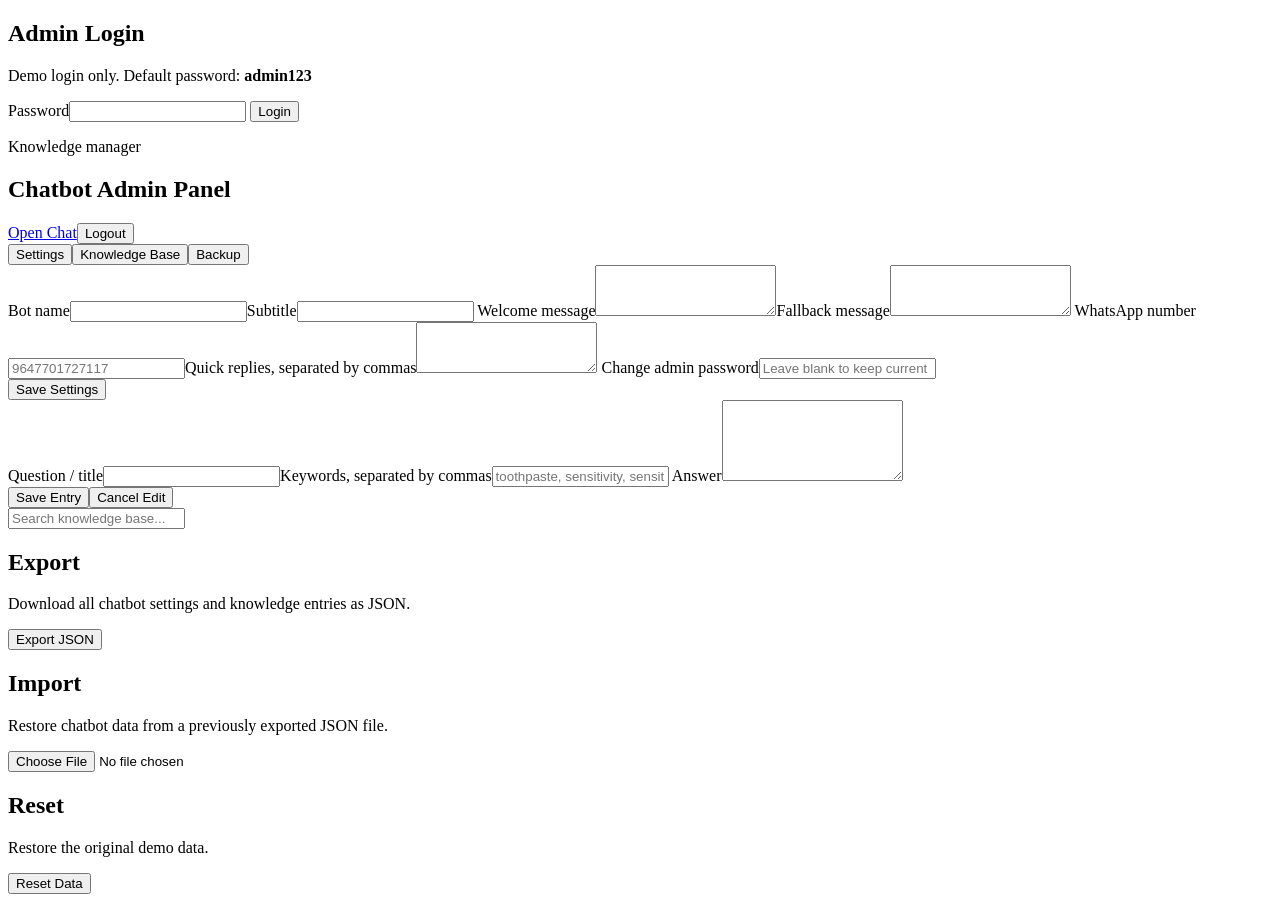
==== admin.html @ d8b788c1 "Add chatbot admin panel" ====
<!DOCTYPE html>
<html lang="en">
<head>
  <meta charset="UTF-8" />
  <meta name="viewport" content="width=device-width, initial-scale=1.0" />
  <title>Chatbot Admin Panel</title>
  <link rel="stylesheet" href="style.css" />
</head>
<body>
  <main class="admin-shell">
    <section id="loginPanel" class="admin-card narrow">
      <h1>Admin Login</h1>
      <p class="muted">Demo login only. Default password: <strong>admin123</strong></p>
      <form id="loginForm" class="stack">
        <label>Password<input id="adminPassword" type="password" required /></label>
        <button type="submit">Login</button>
        <p id="loginError" class="error-text"></p>
      </form>
    </section>
    <section id="adminPanel" class="admin-card hidden">
      <div class="admin-topbar"><div><p class="eyebrow">Knowledge manager</p><h1>Chatbot Admin Panel</h1></div><div class="button-row"><a class="button secondary" href="index.html">Open Chat</a><button id="logoutBtn" class="secondary" type="button">Logout</button></div></div>
      <nav class="tabs"><button class="tab active" data-tab="settingsTab">Settings</button><button class="tab" data-tab="knowledgeTab">Knowledge Base</button><button class="tab" data-tab="dataTab">Backup</button></nav>
      <section id="settingsTab" class="tab-panel active"><form id="settingsForm" class="form-grid">
        <label>Bot name<input id="settingBotName" type="text" required /></label><label>Subtitle<input id="settingSubtitle" type="text" /></label>
        <label class="full">Welcome message<textarea id="settingWelcome" rows="3"></textarea></label><label class="full">Fallback message<textarea id="settingFallback" rows="3"></textarea></label>
        <label class="full">WhatsApp number<input id="settingWhatsapp" type="text" placeholder="9647701727117" /></label><label class="full">Quick replies, separated by commas<textarea id="settingQuickReplies" rows="3"></textarea></label>
        <label>Change admin password<input id="settingPassword" type="password" placeholder="Leave blank to keep current" /></label><div class="full"><button type="submit">Save Settings</button><span id="settingsSaved" class="success-text"></span></div>
      </form></section>
      <section id="knowledgeTab" class="tab-panel"><form id="entryForm" class="entry-form"><input id="entryId" type="hidden" />
        <label>Question / title<input id="entryQuestion" type="text" required /></label><label>Keywords, separated by commas<input id="entryKeywords" type="text" required placeholder="toothpaste, sensitivity, sensitive teeth" /></label>
        <label class="full">Answer<textarea id="entryAnswer" rows="5" required></textarea></label><div class="full button-row"><button type="submit">Save Entry</button><button id="cancelEditBtn" class="secondary hidden" type="button">Cancel Edit</button></div>
      </form><div class="table-toolbar"><input id="searchEntries" type="search" placeholder="Search knowledge base..." /><span id="entryCount" class="muted"></span></div><div id="entriesList" class="entries-list"></div></section>
      <section id="dataTab" class="tab-panel"><div class="backup-grid"><article><h2>Export</h2><p class="muted">Download all chatbot settings and knowledge entries as JSON.</p><button id="exportBtn" type="button">Export JSON</button></article><article><h2>Import</h2><p class="muted">Restore chatbot data from a previously exported JSON file.</p><input id="importFile" type="file" accept=".json,application/json" /></article><article><h2>Reset</h2><p class="muted">Restore the original demo data.</p><button id="resetBtn" class="danger" type="button">Reset Data</button></article></div><p id="dataMessage" class="success-text"></p></section>
    </section>
  </main>
  <script src="admin.js"></script>
</body>
</html>
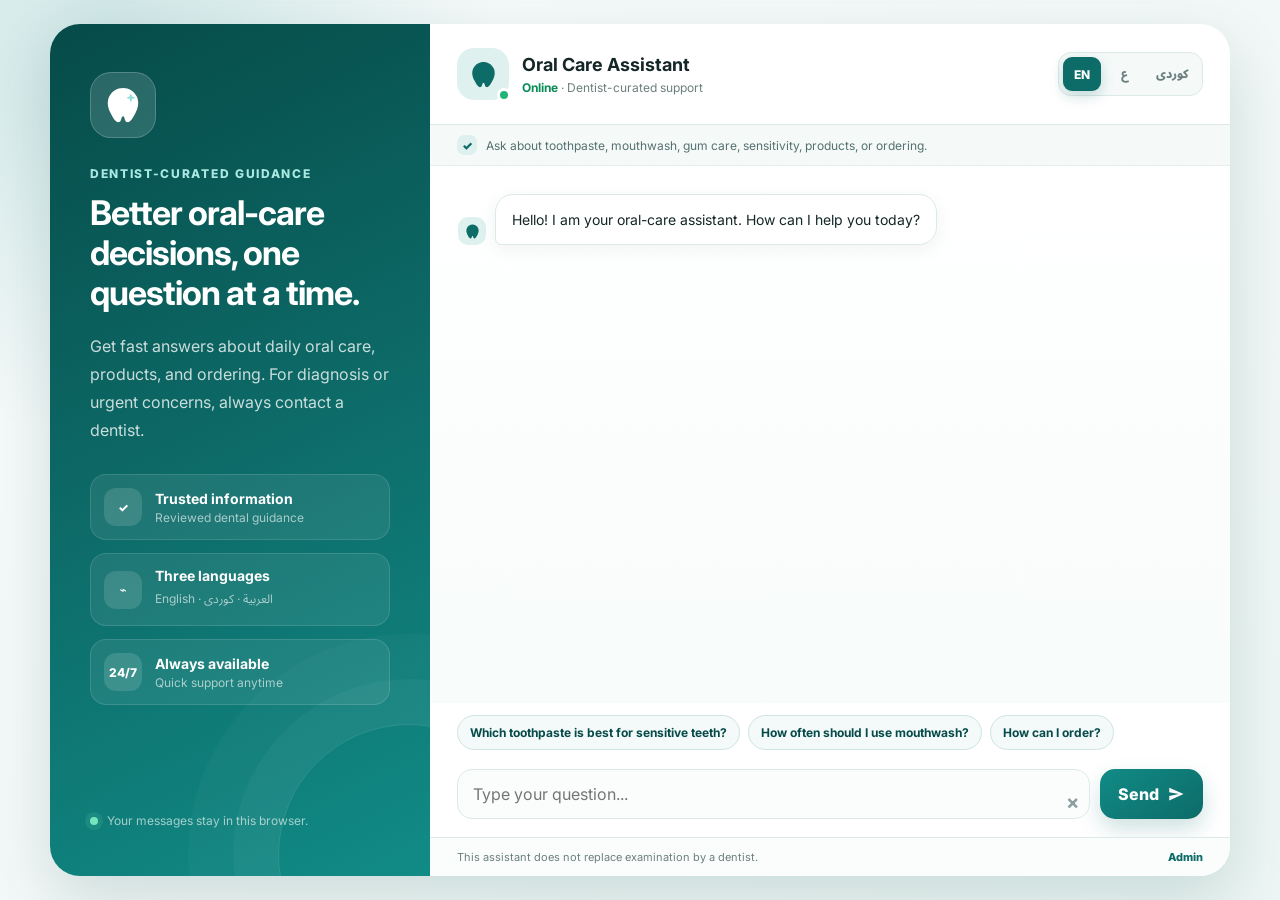
==== commit 6fa37fe1: "Add multilingual professional admin panel" ====
--- a/admin.html
+++ b/admin.html
@@ -1,38 +1,138 @@
 <!DOCTYPE html>
-<html lang="en">
+<html lang="en" dir="ltr">
 <head>
-  <meta charset="UTF-8" />
-  <meta name="viewport" content="width=device-width, initial-scale=1.0" />
+  <meta charset="UTF-8">
+  <meta name="viewport" content="width=device-width,initial-scale=1">
   <title>Chatbot Admin Panel</title>
-  <link rel="stylesheet" href="style.css" />
+  <link rel="preconnect" href="https://fonts.googleapis.com">
+  <link rel="preconnect" href="https://fonts.gstatic.com" crossorigin>
+  <link href="https://fonts.googleapis.com/css2?family=Inter:wght@400;500;600;700;800&family=Noto+Sans+Arabic:wght@400;500;600;700;800&display=swap" rel="stylesheet">
+  <link rel="stylesheet" href="style.css">
 </head>
 <body>
   <main class="admin-shell">
     <section id="loginPanel" class="admin-card narrow">
+      <p class="eyebrow">Secure management</p>
       <h1>Admin Login</h1>
-      <p class="muted">Demo login only. Default password: <strong>admin123</strong></p>
+      <p class="muted">Manage the English, Arabic, and Kurdish chatbot content.</p>
       <form id="loginForm" class="stack">
-        <label>Password<input id="adminPassword" type="password" required /></label>
+        <label>Password<input id="adminPassword" type="password" required autocomplete="current-password"></label>
         <button type="submit">Login</button>
         <p id="loginError" class="error-text"></p>
       </form>
+      <p class="muted">Demo password: <strong>admin123</strong></p>
     </section>
+
     <section id="adminPanel" class="admin-card hidden">
-      <div class="admin-topbar"><div><p class="eyebrow">Knowledge manager</p><h1>Chatbot Admin Panel</h1></div><div class="button-row"><a class="button secondary" href="index.html">Open Chat</a><button id="logoutBtn" class="secondary" type="button">Logout</button></div></div>
-      <nav class="tabs"><button class="tab active" data-tab="settingsTab">Settings</button><button class="tab" data-tab="knowledgeTab">Knowledge Base</button><button class="tab" data-tab="dataTab">Backup</button></nav>
-      <section id="settingsTab" class="tab-panel active"><form id="settingsForm" class="form-grid">
-        <label>Bot name<input id="settingBotName" type="text" required /></label><label>Subtitle<input id="settingSubtitle" type="text" /></label>
-        <label class="full">Welcome message<textarea id="settingWelcome" rows="3"></textarea></label><label class="full">Fallback message<textarea id="settingFallback" rows="3"></textarea></label>
-        <label class="full">WhatsApp number<input id="settingWhatsapp" type="text" placeholder="9647701727117" /></label><label class="full">Quick replies, separated by commas<textarea id="settingQuickReplies" rows="3"></textarea></label>
-        <label>Change admin password<input id="settingPassword" type="password" placeholder="Leave blank to keep current" /></label><div class="full"><button type="submit">Save Settings</button><span id="settingsSaved" class="success-text"></span></div>
-      </form></section>
-      <section id="knowledgeTab" class="tab-panel"><form id="entryForm" class="entry-form"><input id="entryId" type="hidden" />
-        <label>Question / title<input id="entryQuestion" type="text" required /></label><label>Keywords, separated by commas<input id="entryKeywords" type="text" required placeholder="toothpaste, sensitivity, sensitive teeth" /></label>
-        <label class="full">Answer<textarea id="entryAnswer" rows="5" required></textarea></label><div class="full button-row"><button type="submit">Save Entry</button><button id="cancelEditBtn" class="secondary hidden" type="button">Cancel Edit</button></div>
-      </form><div class="table-toolbar"><input id="searchEntries" type="search" placeholder="Search knowledge base..." /><span id="entryCount" class="muted"></span></div><div id="entriesList" class="entries-list"></div></section>
-      <section id="dataTab" class="tab-panel"><div class="backup-grid"><article><h2>Export</h2><p class="muted">Download all chatbot settings and knowledge entries as JSON.</p><button id="exportBtn" type="button">Export JSON</button></article><article><h2>Import</h2><p class="muted">Restore chatbot data from a previously exported JSON file.</p><input id="importFile" type="file" accept=".json,application/json" /></article><article><h2>Reset</h2><p class="muted">Restore the original demo data.</p><button id="resetBtn" class="danger" type="button">Reset Data</button></article></div><p id="dataMessage" class="success-text"></p></section>
+      <div class="admin-layout">
+        <aside class="admin-sidebar">
+          <div class="admin-logo"><span>🦷</span><div>Oral Care<br>Assistant</div></div>
+          <nav class="admin-nav">
+            <button class="tab active" data-tab="settingsTab">Settings</button>
+            <button class="tab" data-tab="knowledgeTab">Knowledge Base</button>
+            <button class="tab" data-tab="dataTab">Backup</button>
+          </nav>
+        </aside>
+
+        <div class="admin-main">
+          <div class="admin-topbar">
+            <div><p class="eyebrow">Knowledge manager</p><h1>Chatbot Admin Panel</h1></div>
+            <div class="button-row"><a class="button secondary" href="index.html">Open Chat</a><button id="logoutBtn" class="secondary" type="button">Logout</button></div>
+          </div>
+
+          <section id="settingsTab" class="tab-panel active">
+            <form id="settingsForm" class="form-grid">
+              <div class="translation-box full">
+                <h3>Bot name</h3>
+                <div class="translation-grid">
+                  <label>English<input id="nameEn" type="text" required></label>
+                  <label>العربية<input id="nameAr" type="text" dir="rtl"></label>
+                  <label>کوردی<input id="nameKu" type="text" dir="rtl"></label>
+                </div>
+              </div>
+              <div class="translation-box full">
+                <h3>Subtitle</h3>
+                <div class="translation-grid">
+                  <label>English<input id="subtitleEn" type="text"></label>
+                  <label>العربية<input id="subtitleAr" type="text" dir="rtl"></label>
+                  <label>کوردی<input id="subtitleKu" type="text" dir="rtl"></label>
+                </div>
+              </div>
+              <div class="translation-box full">
+                <h3>Welcome message</h3>
+                <div class="translation-grid">
+                  <label>English<textarea id="welcomeEn" rows="4"></textarea></label>
+                  <label>العربية<textarea id="welcomeAr" rows="4" dir="rtl"></textarea></label>
+                  <label>کوردی<textarea id="welcomeKu" rows="4" dir="rtl"></textarea></label>
+                </div>
+              </div>
+              <div class="translation-box full">
+                <h3>Fallback message</h3>
+                <div class="translation-grid">
+                  <label>English<textarea id="fallbackEn" rows="4"></textarea></label>
+                  <label>العربية<textarea id="fallbackAr" rows="4" dir="rtl"></textarea></label>
+                  <label>کوردی<textarea id="fallbackKu" rows="4" dir="rtl"></textarea></label>
+                </div>
+              </div>
+              <div class="translation-box full">
+                <h3>Quick replies — one item per line</h3>
+                <div class="translation-grid">
+                  <label>English<textarea id="quickEn" rows="5"></textarea></label>
+                  <label>العربية<textarea id="quickAr" rows="5" dir="rtl"></textarea></label>
+                  <label>کوردی<textarea id="quickKu" rows="5" dir="rtl"></textarea></label>
+                </div>
+              </div>
+              <label>WhatsApp number<input id="settingWhatsapp" type="text" placeholder="9647701727117"></label>
+              <label>Change admin password<input id="settingPassword" type="password" placeholder="Leave blank to keep current"></label>
+              <div class="full"><button type="submit">Save Settings</button> <span id="settingsSaved" class="success-text"></span></div>
+            </form>
+          </section>
+
+          <section id="knowledgeTab" class="tab-panel">
+            <form id="entryForm" class="entry-form">
+              <input id="entryId" type="hidden">
+              <div class="translation-box full">
+                <h3>Question / title</h3>
+                <div class="translation-grid">
+                  <label>English<input id="questionEn" type="text" required></label>
+                  <label>العربية<input id="questionAr" type="text" dir="rtl"></label>
+                  <label>کوردی<input id="questionKu" type="text" dir="rtl"></label>
+                </div>
+              </div>
+              <div class="translation-box full">
+                <h3>Keywords — separated by commas</h3>
+                <div class="translation-grid">
+                  <label>English<input id="keywordsEn" type="text" required></label>
+                  <label>العربية<input id="keywordsAr" type="text" dir="rtl"></label>
+                  <label>کوردی<input id="keywordsKu" type="text" dir="rtl"></label>
+                </div>
+              </div>
+              <div class="translation-box full">
+                <h3>Answer</h3>
+                <div class="translation-grid">
+                  <label>English<textarea id="answerEn" rows="6" required></textarea></label>
+                  <label>العربية<textarea id="answerAr" rows="6" dir="rtl"></textarea></label>
+                  <label>کوردی<textarea id="answerKu" rows="6" dir="rtl"></textarea></label>
+                </div>
+              </div>
+              <div class="full button-row"><button type="submit">Save Entry</button><button id="cancelEditBtn" class="secondary hidden" type="button">Cancel Edit</button></div>
+            </form>
+            <div class="table-toolbar"><input id="searchEntries" type="search" placeholder="Search all languages…"><span id="entryCount" class="muted"></span></div>
+            <div id="entriesList" class="entries-list"></div>
+          </section>
+
+          <section id="dataTab" class="tab-panel">
+            <div class="backup-grid">
+              <article><h2>Export</h2><p class="muted">Download all settings and multilingual knowledge entries.</p><button id="exportBtn" type="button">Export JSON</button></article>
+              <article><h2>Import</h2><p class="muted">Restore data from a previous JSON backup.</p><input id="importFile" type="file" accept=".json,application/json"></article>
+              <article><h2>Reset</h2><p class="muted">Restore the multilingual demo content.</p><button id="resetBtn" class="danger" type="button">Reset Data</button></article>
+            </div>
+            <p id="dataMessage" class="success-text"></p>
+          </section>
+        </div>
+      </div>
     </section>
   </main>
   <script src="admin.js"></script>
 </body>
-</html>
+</html>
--- a/style.css
+++ b/style.css
@@ -0,0 +1 @@
+:root{--p:#0d6b68;--p2:#118b86;--dark:#064b49;--bg:#edf6f4;--text:#152626;--muted:#6c7f7e;--line:#dce9e7;--soft:#f5faf9;--shadow:0 24px 65px rgba(9,72,68,.16)}*{box-sizing:border-box}html,body{min-height:100%}body{margin:0;font-family:Inter,"Noto Sans Arabic",system-ui,sans-serif;color:var(--text);background:radial-gradient(circle at 8% 5%,rgba(17,139,134,.18),transparent 27%),linear-gradient(135deg,#f8fbfb,var(--bg))}html[dir=rtl] body{font-family:"Noto Sans Arabic",Inter,sans-serif}button,input,textarea{font:inherit}.site-shell{width:min(1180px,calc(100% - 32px));min-height:calc(100vh - 48px);margin:24px auto;display:grid;grid-template-columns:380px 1fr;overflow:hidden;border-radius:30px;background:#fff;box-shadow:var(--shadow)}.brand-panel{position:relative;display:flex;flex-direction:column;padding:48px 40px;color:#fff;background:linear-gradient(155deg,var(--dark),var(--p),var(--p2));overflow:hidden}.brand-panel:after{content:"";position:absolute;width:260px;height:260px;right:-110px;bottom:-110px;border-radius:50%;border:1px solid rgba(255,255,255,.13);box-shadow:0 0 0 45px rgba(255,255,255,.035),0 0 0 90px rgba(255,255,255,.025)}.brand-mark{width:66px;height:66px;display:grid;place-items:center;margin-bottom:28px;border-radius:21px;background:rgba(255,255,255,.14);border:1px solid rgba(255,255,255,.2)}.brand-mark svg{width:42px;fill:#fff}.brand-mark .spark{fill:#8ee0d8}.brand-kicker{margin:0 0 12px;color:#aae8e2;font-size:12px;font-weight:800;letter-spacing:.14em;text-transform:uppercase}.brand-panel h2{margin:0;font-size:34px;line-height:1.17;letter-spacing:-.03em}.brand-copy{margin:20px 0 30px;color:rgba(255,255,255,.78);line-height:1.75}.trust-list{display:grid;gap:13px}.trust-item{display:flex;align-items:center;gap:13px;padding:13px;border:1px solid rgba(255,255,255,.12);border-radius:16px;background:rgba(255,255,255,.075)}.trust-item>span{width:38px;height:38px;display:grid;place-items:center;flex:none;border-radius:12px;background:rgba(255,255,255,.13);font-size:12px;font-weight:800}.trust-item strong,.trust-item small{display:block}.trust-item strong{font-size:14px}.trust-item small{margin-top:3px;color:rgba(255,255,255,.62);font-size:12px}.brand-footer{position:relative;z-index:1;margin-top:auto;display:flex;align-items:center;gap:9px;color:rgba(255,255,255,.62);font-size:12px}.secure-dot{width:8px;height:8px;border-radius:50%;background:#75e6bb;box-shadow:0 0 0 5px rgba(117,230,187,.12)}.chat-card{min-width:0;display:grid;grid-template-rows:auto auto 1fr auto auto auto}.chat-header{display:flex;align-items:center;justify-content:space-between;gap:18px;padding:24px 27px;border-bottom:1px solid var(--line)}.assistant-profile{display:flex;align-items:center;gap:13px;min-width:0}.avatar{position:relative;width:52px;height:52px;display:grid;place-items:center;flex:none;border-radius:17px;background:#dff1ef}.avatar svg{width:31px;fill:var(--p)}.online-badge{position:absolute;right:-2px;bottom:-2px;width:14px;height:14px;border:3px solid #fff;border-radius:50%;background:#22b47b}.assistant-profile h1{margin:0;font-size:18px}.assistant-profile p{margin:5px 0 0;color:var(--muted);font-size:12px}.status-text{color:#0b8a5a;font-weight:700}.language-switcher{display:flex;gap:4px;padding:4px;border:1px solid var(--line);border-radius:13px;background:var(--soft)}.language-switcher button{min-width:38px;height:34px;padding:0 9px;border:0;border-radius:9px;color:var(--muted);background:transparent;font-size:12px;font-weight:800;cursor:pointer}.language-switcher button.active{color:#fff;background:var(--p);box-shadow:0 5px 14px rgba(13,107,104,.22)}.chat-intro{display:flex;align-items:center;gap:9px;padding:10px 27px;color:#55716f;background:var(--soft);border-bottom:1px solid #e7f0ee;font-size:12px}.shield{width:20px;height:20px;display:grid;place-items:center;border-radius:7px;color:var(--p);background:#dff1ef;font-weight:900}.chat-messages{min-height:410px;padding:28px;overflow-y:auto;display:flex;flex-direction:column;gap:14px;background:linear-gradient(rgba(255,255,255,.9),rgba(248,252,251,.96)),radial-gradient(circle at 1px 1px,rgba(13,107,104,.08) 1px,transparent 0);background-size:auto,22px 22px}.message-row{display:flex;align-items:flex-end;gap:9px}.message-row.user{justify-content:flex-end}.mini-avatar{width:28px;height:28px;display:grid;place-items:center;flex:none;border-radius:10px;background:#dff1ef}.mini-avatar svg{width:17px;fill:var(--p)}.message{max-width:min(76%,560px);padding:13px 16px;border-radius:18px;line-height:1.65;white-space:pre-wrap;font-size:14px;box-shadow:0 5px 18px rgba(26,66,64,.06)}.message.bot{border:1px solid var(--line);border-bottom-left-radius:6px;background:#fff}.message.user{color:#fff;border-bottom-right-radius:6px;background:linear-gradient(145deg,var(--p2),var(--p))}html[dir=rtl] .message.bot{border-bottom-left-radius:18px;border-bottom-right-radius:6px}html[dir=rtl] .message.user{border-bottom-right-radius:18px;border-bottom-left-radius:6px}.typing-dots{display:flex;gap:4px}.typing-dots span{width:6px;height:6px;border-radius:50%;background:#7c9290;animation:b 1.2s infinite}.typing-dots span:nth-child(2){animation-delay:.15s}.typing-dots span:nth-child(3){animation-delay:.3s}@keyframes b{0%,60%,100%{transform:translateY(0)}30%{transform:translateY(-5px)}}.quick-replies{display:flex;gap:8px;padding:12px 27px 4px;overflow-x:auto;scrollbar-width:none}.quick-replies button{flex:0 0 auto;padding:9px 12px;border:1px solid #cfe4e1;border-radius:999px;color:var(--dark);background:#f4faf9;font-size:12px;font-weight:700;cursor:pointer}.chat-form{display:grid;grid-template-columns:1fr auto;gap:10px;padding:15px 27px 18px}.input-wrap{position:relative}.chat-form input,.admin-card input,.admin-card textarea{width:100%;border:1px solid var(--line);outline:none;background:#fbfdfd}.chat-form input{height:50px;padding:0 44px 0 15px;border-radius:15px}html[dir=rtl] .chat-form input{padding:0 15px 0 44px}.chat-form input:focus,.admin-card input:focus,.admin-card textarea:focus{border-color:#79bdb7;box-shadow:0 0 0 4px rgba(17,139,134,.1);background:#fff}.clear-btn{position:absolute;right:10px;top:50%;transform:translateY(-50%);width:28px;height:28px;border:0;border-radius:9px;color:#8ba09e;background:transparent;font-size:20px;cursor:pointer}html[dir=rtl] .clear-btn{right:auto;left:10px}.send-button{height:50px;display:flex;align-items:center;justify-content:center;gap:8px;padding:0 18px;border:0;border-radius:15px;color:#fff;background:linear-gradient(145deg,var(--p2),var(--p));font-weight:800;cursor:pointer;box-shadow:0 10px 22px rgba(13,107,104,.2)}.send-button svg{width:18px;fill:currentColor}html[dir=rtl] .send-button svg{transform:scaleX(-1)}.chat-footer{display:flex;justify-content:space-between;gap:15px;padding:12px 27px;color:var(--muted);border-top:1px solid var(--line);background:#fbfdfd;font-size:11px}.chat-footer a{color:var(--p);text-decoration:none;font-weight:800}.admin-shell{min-height:100vh;padding:28px}.admin-card{width:min(1180px,100%);margin:auto;overflow:hidden;border-radius:28px;background:#fff;box-shadow:var(--shadow)}.admin-card.narrow{width:min(440px,100%);margin-top:8vh;padding:30px}.admin-layout{display:grid;grid-template-columns:240px 1fr;min-height:760px}.admin-sidebar{padding:27px 20px;color:#fff;background:linear-gradient(165deg,var(--dark),var(--p))}.admin-logo{display:flex;align-items:center;gap:10px;margin-bottom:35px;font-weight:800}.admin-logo span{width:38px;height:38px;display:grid;place-items:center;border-radius:12px;background:rgba(255,255,255,.14)}.admin-nav{display:grid;gap:8px}.admin-nav .tab{width:100%;padding:12px 14px;text-align:left;border:0;border-radius:12px;color:rgba(255,255,255,.7);background:transparent;cursor:pointer}html[dir=rtl] .admin-nav .tab{text-align:right}.admin-nav .tab.active{color:#fff;background:rgba(255,255,255,.14)}.admin-main{min-width:0;padding:28px}.admin-topbar{display:flex;align-items:center;justify-content:space-between;gap:16px;margin-bottom:26px}.admin-topbar h1{margin:3px 0}.eyebrow{margin:0;color:var(--p);font-size:11px;font-weight:800;letter-spacing:.14em;text-transform:uppercase}.button-row{display:flex;align-items:center;flex-wrap:wrap;gap:9px}button,.button{border:0;border-radius:11px;padding:10px 14px;color:#fff;background:var(--p);text-decoration:none;font-weight:700;cursor:pointer}button.secondary,.button.secondary{color:var(--text);background:#edf3f2}button.danger{background:#b42318}.hidden{display:none!important}.tab-panel{display:none}.tab-panel.active{display:block}.stack,.entries-list{display:grid;gap:15px}.form-grid,.entry-form{display:grid;grid-template-columns:repeat(2,minmax(0,1fr));gap:18px}.full{grid-column:1/-1}.admin-card label{display:block;font-size:13px;font-weight:700}.admin-card input,.admin-card textarea{margin-top:7px;padding:12px;border-radius:11px}.translation-box{padding:16px;border:1px solid var(--line);border-radius:16px;background:#fbfdfd}.translation-box h3{margin:0 0 13px;font-size:14px}.translation-grid{display:grid;grid-template-columns:repeat(3,minmax(0,1fr));gap:13px}.table-toolbar{display:flex;align-items:center;justify-content:space-between;gap:14px;margin:26px 0 14px}.table-toolbar input{max-width:430px}.entry-card{display:grid;grid-template-columns:1fr auto;gap:18px;padding:18px;border:1px solid var(--line);border-radius:16px}.entry-card h3{margin:0 0 8px}.entry-card p{margin:6px 0;color:var(--muted)}.entry-actions{display:flex;align-items:flex-start;gap:8px}.keyword-chip{display:inline-block;margin:4px 5px 0 0;padding:4px 8px;border-radius:999px;color:var(--dark);background:#e8f5f3;font-size:11px}.backup-grid{display:grid;grid-template-columns:repeat(3,minmax(0,1fr));gap:16px}.backup-grid article{padding:20px;border:1px solid var(--line);border-radius:16px}.muted{color:var(--muted)}.error-text{color:#b42318}.success-text{color:#087a50;font-weight:700}@media(max-width:900px){.site-shell{grid-template-columns:1fr}.brand-panel{display:none}.translation-grid{grid-template-columns:1fr}.admin-layout{grid-template-columns:1fr}.admin-sidebar{padding:17px}.admin-nav{grid-template-columns:repeat(3,1fr)}.admin-logo{margin-bottom:15px}}@media(max-width:650px){.site-shell{width:100%;min-height:100vh;margin:0;border-radius:0}.chat-header{align-items:flex-start;padding:18px}.assistant-profile h1{font-size:16px}.language-switcher{flex-wrap:wrap}.chat-intro,.chat-messages,.quick-replies,.chat-form,.chat-footer{padding-left:18px;padding-right:18px}.chat-messages{min-height:calc(100vh - 315px)}.message{max-width:86%}.send-button span{display:none}.send-button{width:50px;padding:0}.chat-footer{flex-direction:column}.admin-shell{padding:10px}.admin-main{padding:18px}.admin-topbar,.table-toolbar{align-items:flex-start;flex-direction:column}.form-grid,.entry-form,.backup-grid{grid-template-columns:1fr}.full{grid-column:auto}.entry-card{grid-template-columns:1fr}.admin-nav .tab{padding:10px 7px;font-size:12px}}
